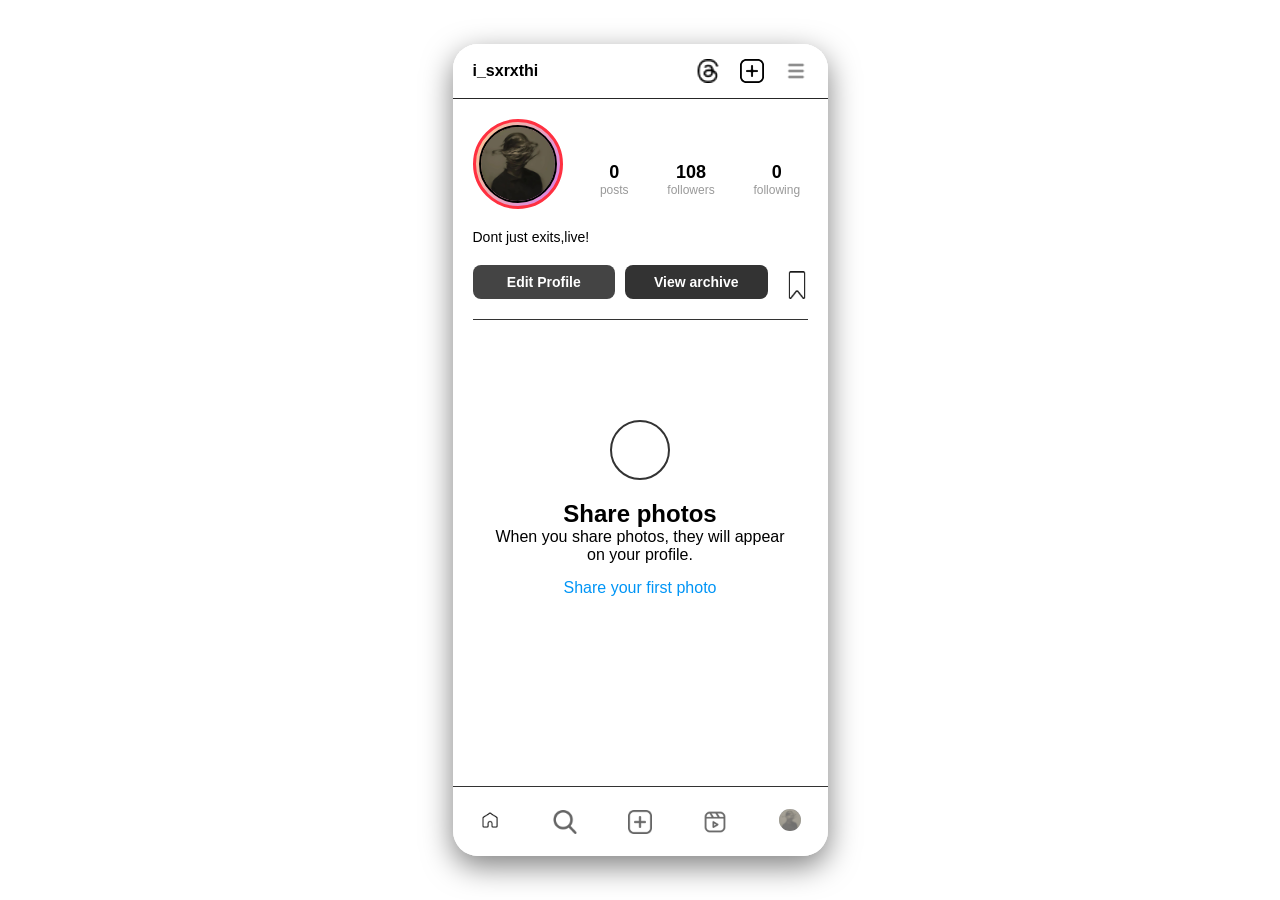
==== profile.html @ 061424a2 "Initial commit" ====
<!DOCTYPE html>
<html lang="en">
<head>
    <meta charset="UTF-8">
    <meta name="viewport" content="width=device-width, initial-scale=1.0">
    <title>Instagram Clone</title>
    <link rel="stylesheet" href="style.css">
 
</head>
<body>
    <div class="phone-container">
        
 <div id="profilePage" class="page">
            <div class="profile-header">
                <h1 class="profile-username">i_sxrxthi</h1>
                <div class="header-icons">
                    <img src="Threads--Streamline-Bootstrap.png" alt="Thread" class="header-icon">
                    <img src="moree.png" alt="Upload" class="header-icon">
                    <img src="List--Streamline-Bootstrap (1).png" alt="Menu" class="header-icon">
                </div>
            </div>

            <div class="profile-section">
                <div class="profile-top">
                    <div class="profile-left">
                        <div class="story">
                            <div class="story-pic has-story">
                                <img src="7fcf8ed2-b552-45db-b5a7-2cce4ccdba39.jpg" alt="Virat Kohli" class="story-avatar">
                            </div>
                        </div>
                    </div>
                    <div class="profile-right">
                        <div class="username-display">i_sxrxthi</div>
                        <div class="profile-stats">
                            <div class="stat">
                                <div class="stat-number">0</div>
                                <div class="stat-label">posts</div>
                            </div>
                            <div class="stat">
                                <div class="stat-number">108</div>
                                <div class="stat-label">followers</div>
                            </div>
                            <div class="stat">
                                <div class="stat-number">0</div>
                                <div class="stat-label">following</div>
                            </div>
                        </div>
                    </div>
                </div>

                <div class="profile-info">
                
                    <p>Dont just exits,live!</p>
                </div>

                <div class="profile-buttons">
                    <button class="btn btn-primary">Edit Profile</button>
                    <button class="btn btn-secondary">View archive</button>
                    <img src="save-instagram.png" alt="Save" class="save-icon">
                </div>

                <div class="profile-tabs">
                    <svg class="tab-icon active" width="20" height="20" fill="white" viewBox="0 0 24 24">
                        <rect x="3" y="3" width="7" height="7"/>
                        <rect x="14" y="3" width="7" height="7"/>
                        <rect x="14" y="14" width="7" height="7"/>
                        <rect x="3" y="14" width="7" height="7"/>
                    </svg>
                    <svg class="tab-icon" width="20" height="20" fill="none" stroke="white" stroke-width="2" viewBox="0 0 24 24">
                        <rect x="2" y="3" width="20" height="14" rx="2" ry="2"/>
                        <line x1="8" y1="21" x2="16" y2="21"/>
                        <line x1="12" y1="17" x2="12" y2="21"/>
                    </svg>
                    <svg class="tab-icon" width="20" height="20" fill="none" stroke="white" stroke-width="2" viewBox="0 0 24 24">
                        <path d="M19 14c1.49-1.46 3-3.21 3-5.5A5.5 5.5 0 0 0 16.5 3c-1.76 0-3 .5-4.5 2-1.5-1.5-2.74-2-4.5-2A5.5 5.5 0 0 0 2 8.5c0 2.29 1.51 4.04 3 5.5l7 7Z"/>
                    </svg>
                    
                </div>

                <div class="no-posts">
                    <div class="camera-icon">
                        <svg width="24" height="24" fill="none" stroke="white" stroke-width="2" viewBox="0 0 24 24">
                            <path d="M23 19a2 2 0 0 1-2 2H3a2 2 0 0 1-2-2V8a2 2 0 0 1 2-2h4l2-3h6l2 3h4a2 2 0 0 1 2 2z"/>
                            <circle cx="12" cy="13" r="4"/>
                        </svg>
                    </div>
                    <h2>Share photos</h2>
                    <p>When you share photos, they will appear on your profile.</p>
                    <p style="color: #0095f6; margin-top: 15px; cursor: pointer;">Share your first photo</p>
                </div>
            </div>
        </div>

        <div class="bottom-nav">
    <a href="index.html"> <img src="home.png" class="nav-icon active" width="24" height="24" ></a> 
          <img src="search.png" class="nav-icon" width="24" height="24">
          <img src="moree.png" class="nav-icon" width="24" height="24">
          <img src="clapper.png" class="nav-icon" width="24" height="24">
        <a href="profile.html"><img src="7fcf8ed2-b552-45db-b5a7-2cce4ccdba39.jpg" class="nav-icon" onclick="showPage('profile')" style="width: 24px; height: 24px; border-radius: 50%; border: 1px solid white;"></a>
    </div>


   
</body>
</html>
---- style.css ----
* {
    margin: 0;
    padding: 0;
    box-sizing: border-box;
    font-family: -apple-system, BlinkMacSystemFont, "Segoe UI", Roboto, Helvetica, Arial, sans-serif;
    background-color: white ;
    color: black;
}

body {
    background-color:white;
    color: black;
    min-height: 100vh;
    width: 100%;
}

.header {
    background-color: white;
    
    border-bottom: 1px solid white;
    position: sticky;
    top: 0;
    z-index: 100;
}
.header h1{
    color: black;
}

.header > div {
    max-width: 935px;
    margin: 0 auto;
    padding: 12px 20px;
    display: grid;
    grid-template-columns: 1fr auto 1fr;
    align-items: center;
    gap: 20px;
}

.profile-header {
    display: flex;
    justify-content: space-between;
    align-items: center;
    padding: 12px 16px;
    border-bottom: 1px solid #262626;
}

.profile-username p {
    color: black;
    font-size: 20px;
    font-weight: 600;
    color: #fff;
    margin-right: auto;
    padding: 3px;
}

.header-icons {
    display: flex;
    gap: 20px;
    align-items: center;
}

.header-icon {
    width: 24px;
    height: 24px;
    cursor: pointer;
}

.save-icon {
    width: 22px;
    height: 28px;
    cursor: pointer;
    margin-left: 8px;
    opacity: 0.9;
    margin-top:6px;
}

.btn {
    padding: 7px 16px;
    border-radius: 8px;
    font-size: 14px;
    font-weight: 600;
    cursor: pointer;
    flex: 1;
    border: none;
    background-color: #262626;
    color: #fff;
}

.insta-logo {
    color:black;
    font-family: 'Instagram Sans', sans-serif;
    font-size: 25px;
    font-weight: 600;
    text-align: center;
        margin-right: 120px;
}

.header-actions {
    display: flex;
    gap: 22px;
    align-items: center;
    justify-content: flex-end;
}

.navbar {
    position: fixed;
    top: 0;
    left: 0;
    width: 100%;
    height: 60px;
    background: #000;
    border-bottom: 1px solid #262626;
    display: flex;
    justify-content: center;
    padding: 5px 0;
    z-index: 1;
}

.nav-wrapper {
    width: 70%;
    max-width: 1000px;
    display: flex;
    justify-content: space-between;
    align-items: center;
}

.brand-img {
    height: 100%;
    margin-top: 5px;
}

.nav-items {
    display: flex;
    align-items: center;
}

.icon {
    height: 24px;
    margin: 0 10px;
    cursor: pointer;
}

.user-profile {
    width: 24px;
    height: 24px;
    border-radius: 50%;
    background: #555;
}        body {
            background-color: #000;
            font-family: Arial, sans-serif;
            min-height: 100vh;
        }

        .phone-container {
            background-color: #000;
            width: 100%;
            min-height: 100vh;
            position: relative;
        }

        
        @media screen and (min-width: 768px) {
            body {
                background-color:white;
                padding: 20px;
                min-height: 100vh;
                display: flex;
                justify-content: center;
                align-items: center;
            }
            
            .phone-container {
                background-color: white;
                width: 375px;
                height: 812px;
                border-radius: 25px;
                overflow: hidden;
                box-shadow: 0 10px 30px rgba(0, 0, 0, 0.5);
                min-height: auto;
            }
        }

        .status-bar {
            display: flex;
            justify-content: space-between;
            align-items: center;
            padding: 12px 20px;
            color: white;
            font-size: 14px;
            font-weight: 500;
        }

        .status-left {
            display: flex;
            align-items: center;
            gap: 5px;
        }

        .status-right {
            display: flex;
            align-items: center;
            gap: 5px;
        }

        .page {
    
            height: calc(100% - 40px);
            overflow-y: auto;
        }

        .page.active {
            display: block;
        }

.profile-header {
            display: flex;
            justify-content: space-between;
            align-items: center;
            padding: 15px 20px;
            background-color:white;
            border-bottom: 1px solid #262626;
        }

        .username-container {
            flex: 1;
            text-align: center;
        }

        .profile-username {
            color:black;
            font-size: 16px;
            font-weight: 600;
        }

        .header-icon {
            width: 24px;
            height: 24px;
            cursor: pointer;
            filter: brightness(1.1) contrast(1.1);
        }        .insta-logo {
            color: #fff;
            font-family: 'Instagram Sans', sans-serif;
            font-size: 25px;
            font-weight: 600;
        }

        .header-actions {
            display: flex;
            gap: 22px;
            align-items: center;
        }

        .header-icon {
            width: 24px;
            height: 24px;
            cursor: pointer;
        }

        .username {
            font-size: 18px;
            font-weight: 600;
            display: flex;
            align-items: center;
            gap: 8px;
        }

        .icon {
            width: 24px;
            height: 24px;
            cursor: pointer;
        }

        .profile-section {
            padding: 20px;
            color: white;
        }

        .profile-top {
            display: flex;
            align-items: center;
            gap: 20px;
            margin-bottom: 15px;
        }

        .profile-pic {
            width: 150px;
            height: 150px;
            border-radius: 50%;
            background: linear-gradient(120deg, #fccb90 0%, #d57eeb 100%);
            padding: 3px;
        }

        .profile-avatar {
            width: 100%;
            height: 100%;
            border-radius: 50%;
            background-color: #262626;
            border: 3px solid #000;
        }

.username-display {
    color: #fff;
    font-size: 16px;
    font-weight: 600;
    margin-bottom: 12px;
    padding: 0 16px;
}

.profile-stats {
    display: flex;
    justify-content: space-around;
    margin-bottom: 12px;
}        .stat {
            text-align: center;
        }

        .stat-number {
            font-size: 18px;
            font-weight: bold;
        }

        .stat-label {
            font-size: 12px;
            color: #999;
        }

        .profile-info h3 {
            font-size: 16px;
            margin-bottom: 5px;
        }

        .profile-info p {
            font-size: 14px;
            color:black
            ;
        }

        .profile-buttons {
            display: flex;
            gap: 10px;
            margin: 20px 0;
        }

        .btn {
            padding: 8px 16px;
          
            border-radius: 8px;
            font-size: 14px;
            font-weight: 600;
            cursor: pointer;
            flex: 1;
        }

        .btn-primary {
            background-color: #444;
            color: white;
        }

        .btn-secondary {
            background-color: #333;
            color: white;
        }

        .profile-tabs {
            display: flex;
            justify-content: space-around;
            border-top: 1px solid #333;
            padding: 15px 0;
            margin-top: 20px;
        }

        .tab-icon {
            width: 20px;
            height: 20px;
            opacity: 0.5;
        }

        .tab-icon.active {
            opacity: 1;
        }

        .no-posts {
            text-align: center;
            padding: 50px 20px;
            color: white;
        }

        .camera-icon {
            width: 60px;
            height: 60px;
            border: 2px solid #333;
            border-radius: 50%;
            display: flex;
            align-items: center;
            justify-content: center;
            margin: 0 auto 20px;
        }

        .stories-section {
            padding: 15px 20px;
            border-bottom: 1px solid #333;
        }

        .stories {
            display: flex;
            gap: 15px;
            overflow-x: auto;
        }

        .story {
            text-align: center;
            min-width: 70px;
        }

        .story-pic {
            width: 66px;
            height: 66px;
            border-radius: 50%;
            display: flex;
            align-items: center;
            justify-content: center;
            margin-bottom: 5px;
            position: relative;
            padding: 2px;
        }

        .story-pic.has-story {
            background: linear-gradient(120deg, #fccb90 0%, #d57eeb 100%);
            padding: 3px;
        }

        .story-avatar {
            width: 100%;
            height: 100%;
            border-radius: 50%;
            border: 3px solid #000;
            object-fit: cover;
        }

        .post-user-avatar {
            width: 32px;
            height: 32px;
            border-radius: 50%;
            overflow: hidden;
            margin-right: 10px;
        }

        .user-img {
            width: 100%;
            height: 100%;
            object-fit: cover;
        }

        .story-pic.add-story {
            border: 1px dashed #666;
        }

        .story-name {
            font-size: 12px;
            color: white;
            text-align: center;
        }

        .post {
            margin-bottom: 20px;
        }

        .post-header {
            display: flex;
            align-items: center;
            justify-content: space-between;
            padding: 15px 20px;
        }

        .post-user {
            display: flex;
            align-items: center;
            gap: 12px;
        }

        .post-user img {
            width: 32px;
            height: 32px;
            border-radius: 50%;
            object-fit: cover;
        }

        .post-username {
            font-size: 14px;
            font-weight: 600;
            color: white;
        }

        .post-location {
            font-size: 12px;
            color: #999;
        }

        .post-image {
            width: 100%;
            height: 300px;
            object-fit: cover;
        }

        .post-actions {
            display: flex;
            justify-content: space-between;
            align-items: center;
            padding: 12px 16px;
        }

        .post-actions-left {
            display: flex;
            gap: 16px;
        }

        .action-icon {
            width: 24px;
            height: 24px;
            cursor: pointer;
            filter: brightness(1.1) contrast(1.1);
        }

        .more-options {
          
            cursor: pointer;
            filter: brightness(1.1) contrast(1.1);
        }

        .header-icon {
            width: 24px;
            height: 24px;
            cursor: pointer;
            filter: brightness(1.1) contrast(1.1);
        }

        .post-content {
            padding: 0 16px 16px 16px;
            color: white;
        }

        .profile-top {
            display: flex;
            align-items: flex-start;
          
            gap: 30px;
        }

.story-pic {
    width: 90px;
    height: 90px;
    border-radius: 50%;
    padding: 3px;
    background-color: #262626;
}        .has-story {
            padding: 2px;
            border: 3px solid #ff3040;
            border-radius: 50%;
        }

        .story-avatar {
            width: 100%;
            height: 100%;
            object-fit: cover;
            border-radius: 50%;
            border: 2px solid #000;
        }

        .story-name {
            color: #fff;
            font-size: 14px;
            text-align: center;
            margin-top: 4px;
        }
       
        .profile-left {
            flex-shrink: 0;
        }

        .profile-right {
            flex-grow: 1;
            display: flex;
            flex-direction: column;
       
        }

        .username-display {
            color: #fff;
            font-size: 20px;
            font-weight: 600;
            margin-top: 8px;
        }

        .profile-stats {
            display: flex;
            gap: 24px;
        }

        .stat {
            text-align: center;
        }

        .post-likes {
            font-weight: 600;
            font-size: 14px;
            margin-bottom: 8px;
        }

        .post-description {
            font-size: 14px;
            margin-bottom: 8px;
        }

        .username {
            font-weight: 600;
            margin-right: 6px;
        }

        .caption {
            color: #f5f5f5;
        }

        .post-time {
            font-size: 10px;
            color: #8e8e8e;
            text-transform: uppercase;
            letter-spacing: 0.2px;
        }

        .post-actions-left {
            display: flex;
            gap: 15px;
        }

        .bottom-nav {
            position: absolute;
            bottom: 0;
            left: 0;
            right: 0;
            color: black;
            border-top: 1px solid #333;
            display: flex;
            justify-content: space-around;
            align-items: center;
            padding: 15px 0;
            height: 70px;
            background-color: white;
        }
        .caption p{
            margin-top: 8px;
        }

        .nav-icon {
            width: 24px;
            height: 24px;
            cursor: pointer;
            opacity: 0.6;
        }

        .nav-icon.active {
            opacity: 1;
        }

    i{
        color: white;
    }
    .post-username p{
        margin-top: 5px;
    }
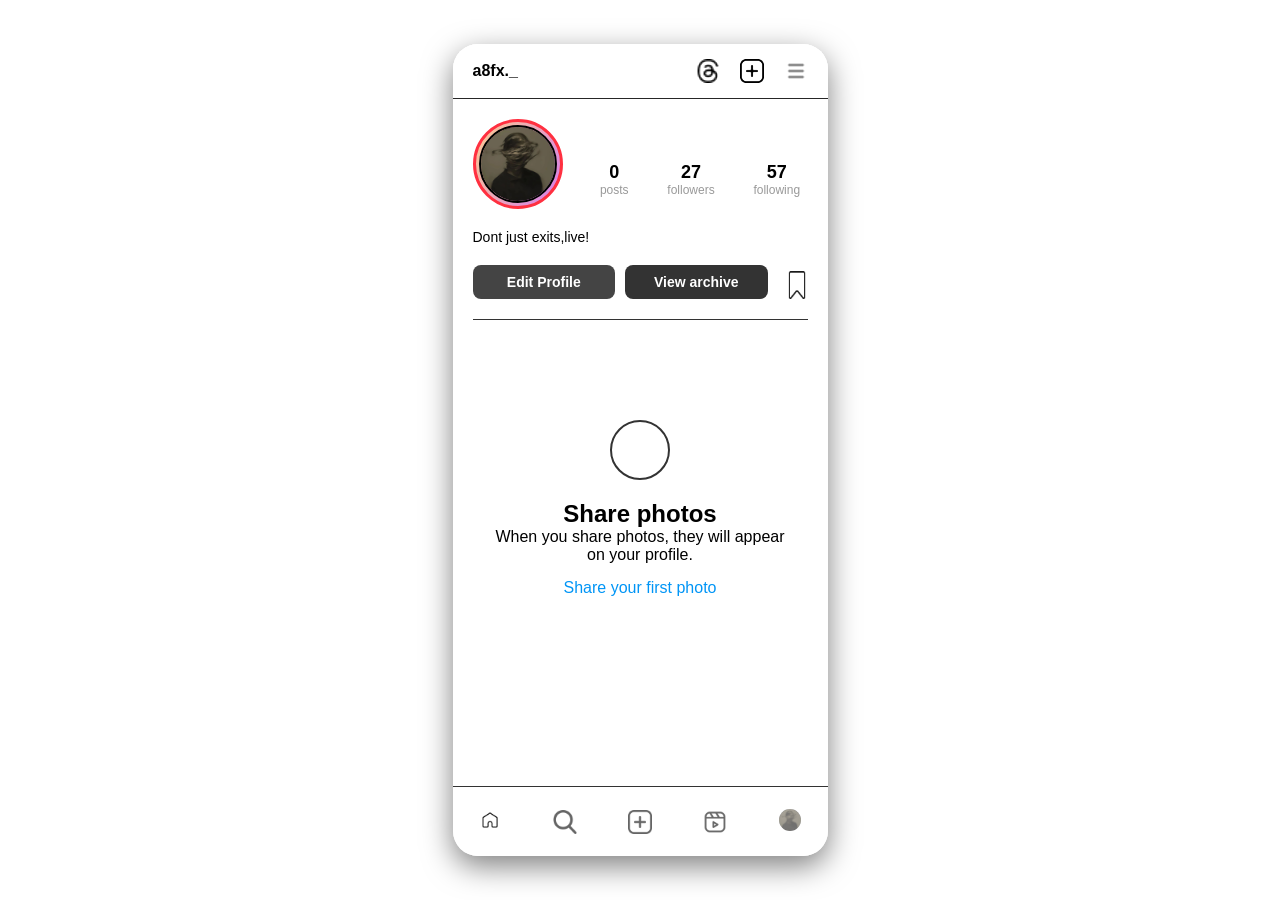
==== commit 97be9518: "Update profile username and stats" ====
--- a/profile.html
+++ b/profile.html
@@ -13,7 +13,7 @@
         
  <div id="profilePage" class="page">
             <div class="profile-header">
-                <h1 class="profile-username">i_sxrxthi</h1>
+                <h1 class="profile-username">a8fx._</h1>
                 <div class="header-icons">
                     <img src="Threads--Streamline-Bootstrap.png" alt="Thread" class="header-icon">
                     <img src="moree.png" alt="Upload" class="header-icon">
@@ -31,18 +31,18 @@
                         </div>
                     </div>
                     <div class="profile-right">
-                        <div class="username-display">i_sxrxthi</div>
+                        <div class="username-display">a8fx._</div>
                         <div class="profile-stats">
                             <div class="stat">
                                 <div class="stat-number">0</div>
                                 <div class="stat-label">posts</div>
                             </div>
                             <div class="stat">
-                                <div class="stat-number">108</div>
+                                <div class="stat-number">27</div>
                                 <div class="stat-label">followers</div>
                             </div>
                             <div class="stat">
-                                <div class="stat-number">0</div>
+                                <div class="stat-number">57</div>
                                 <div class="stat-label">following</div>
                             </div>
                         </div>
@@ -103,4 +103,4 @@
 
    
 </body>
-</html>+</html>
